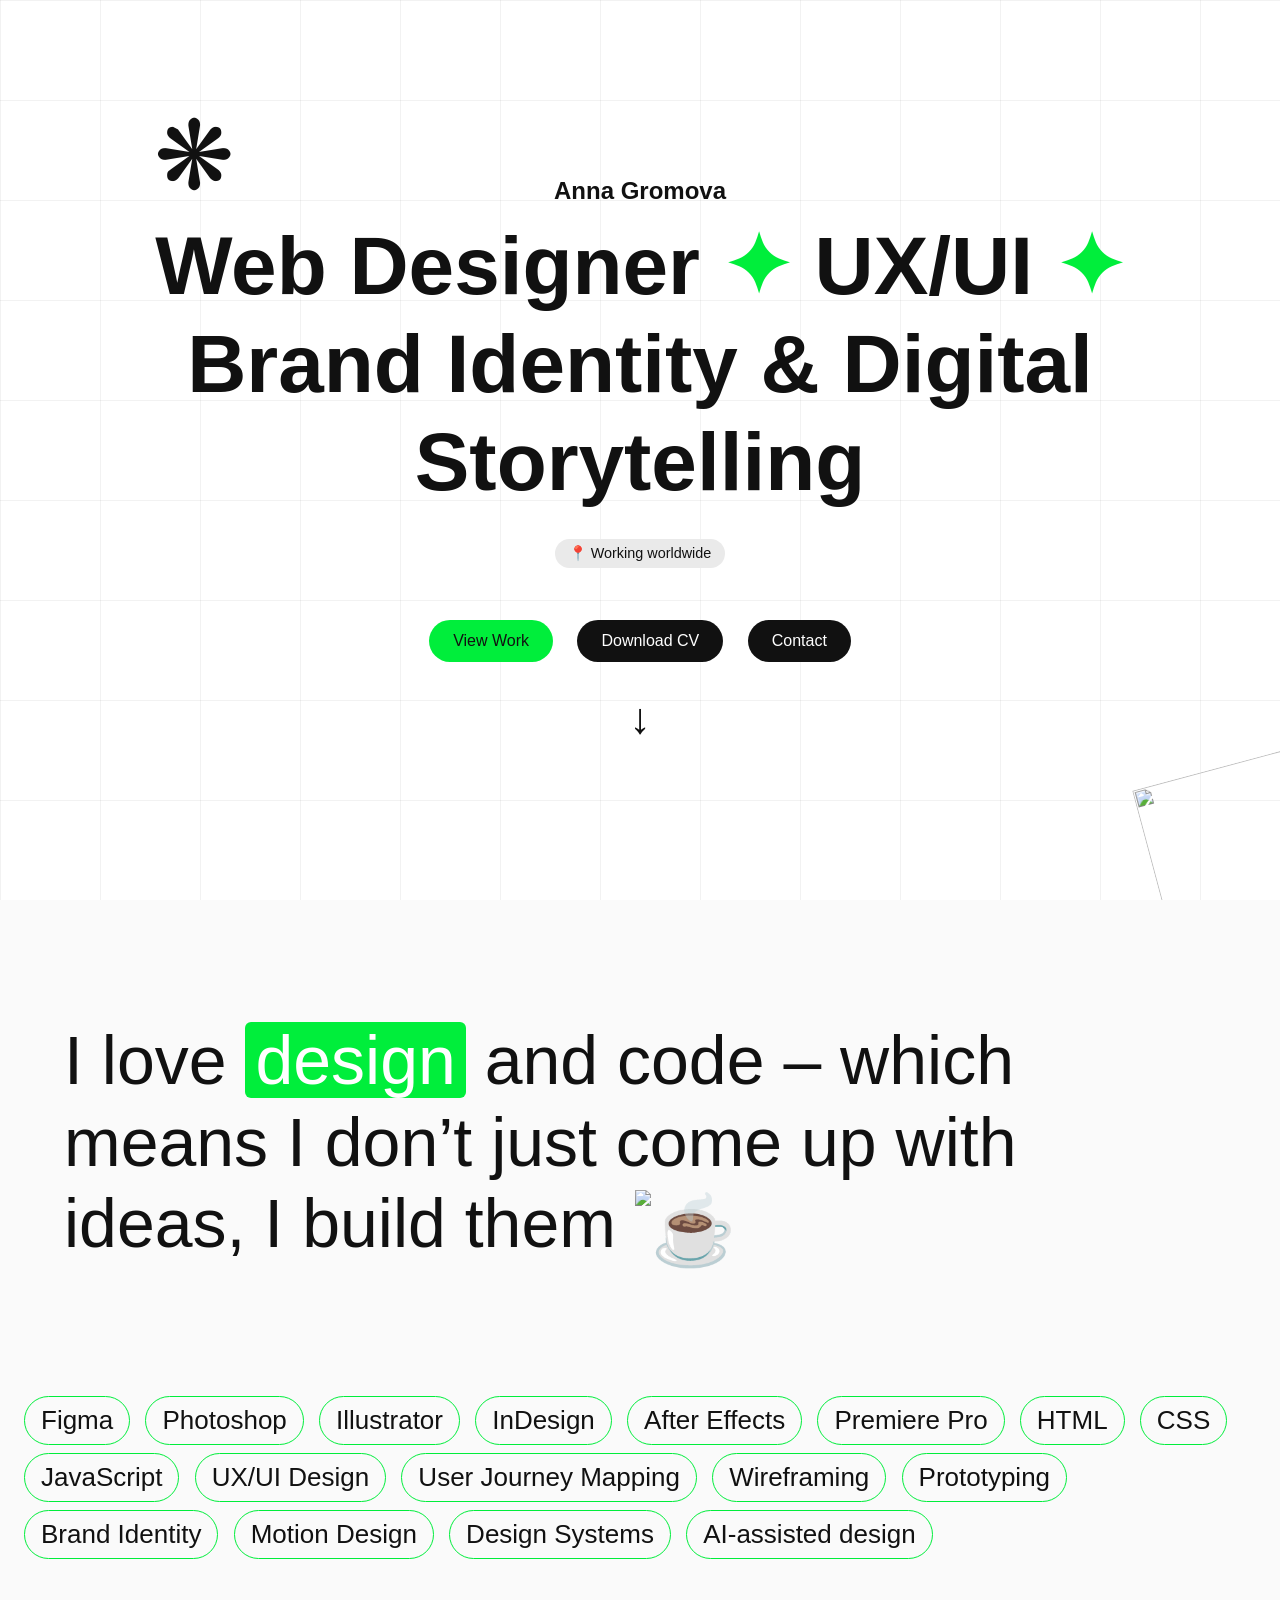
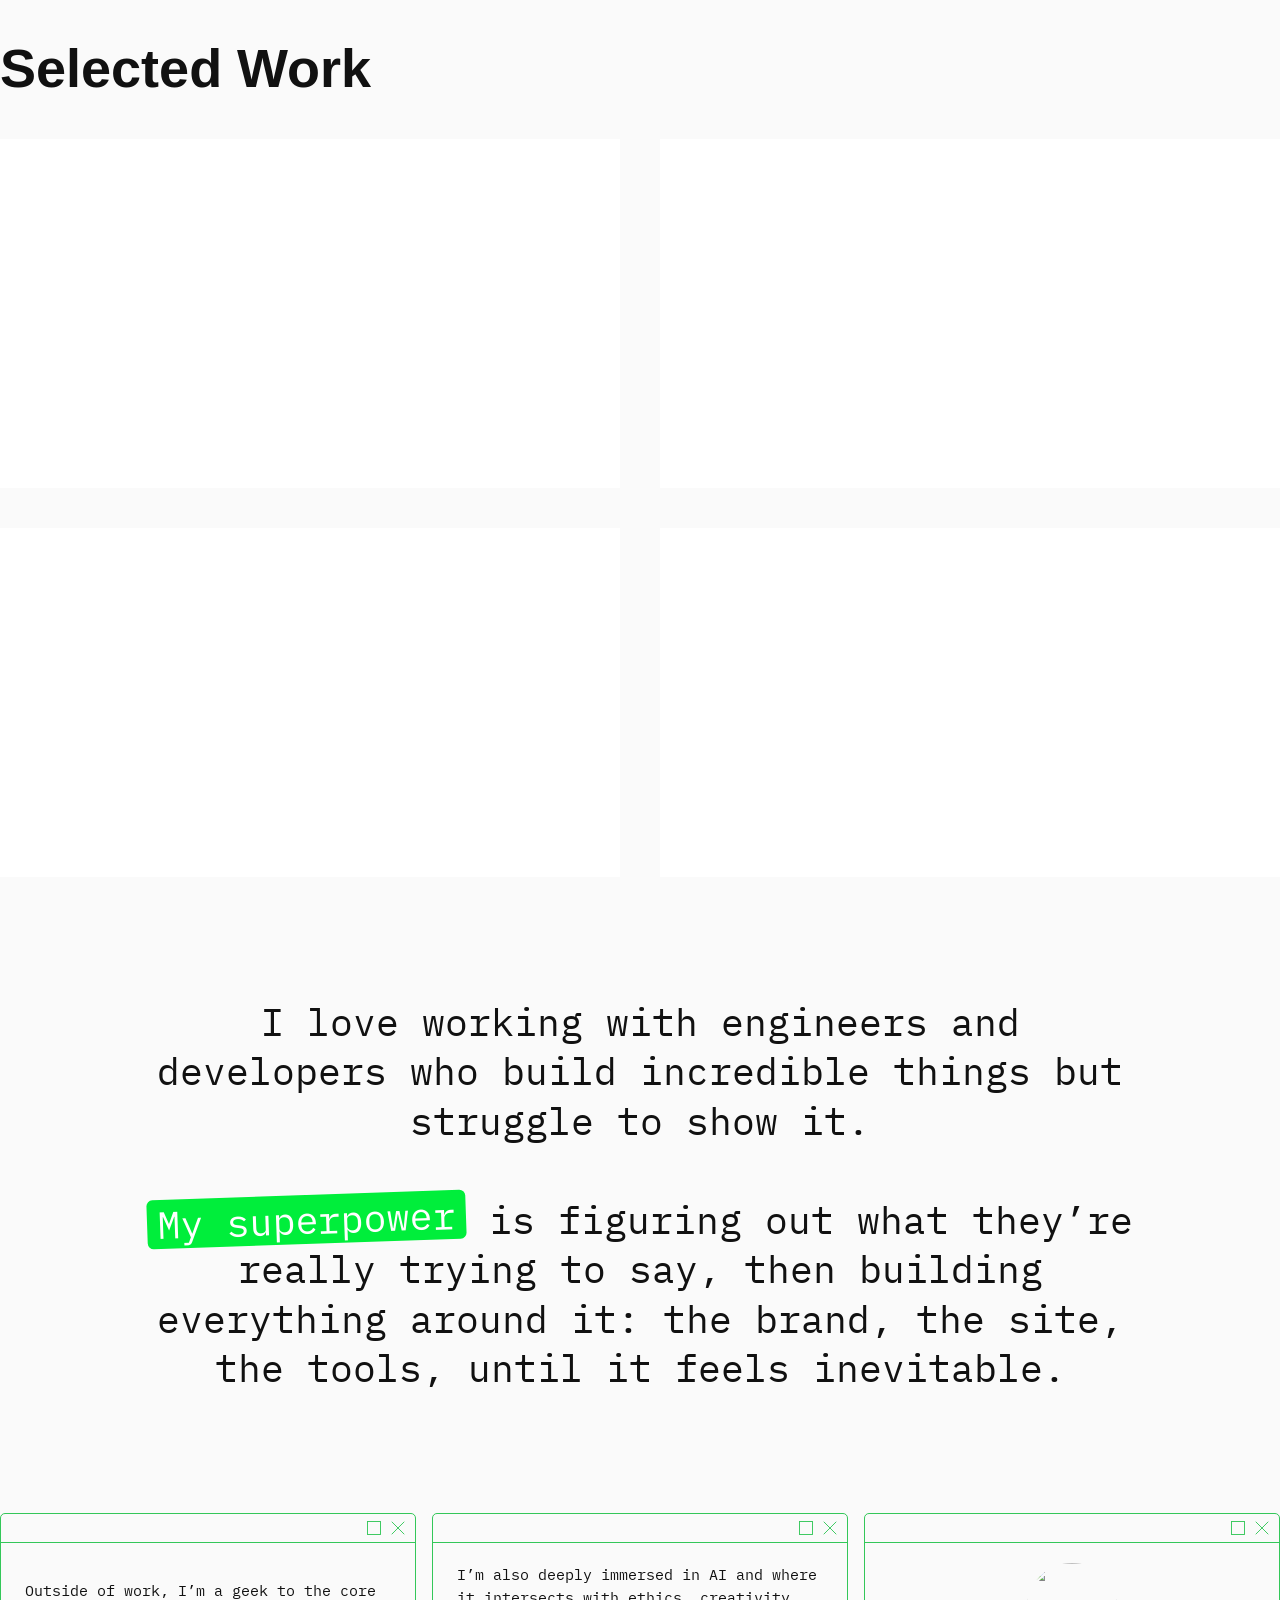
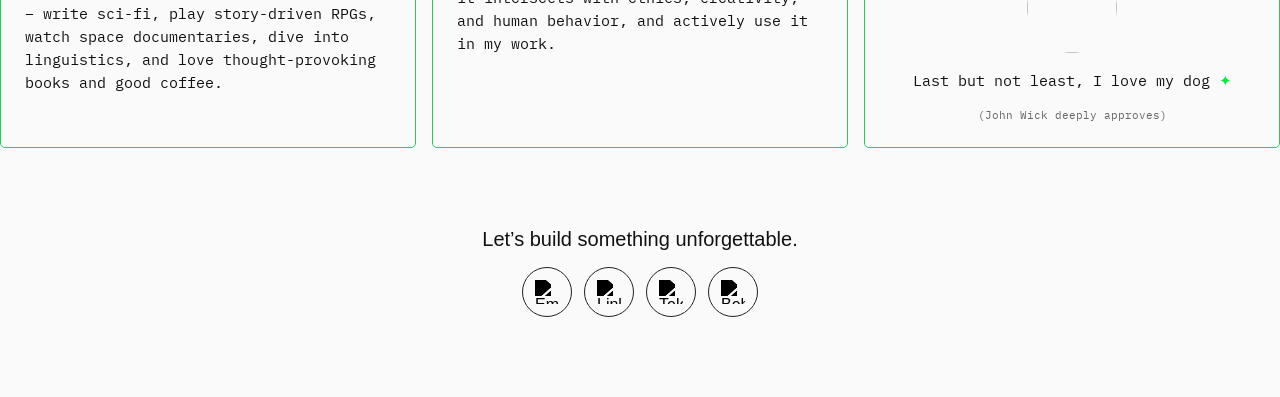
==== index.html @ 838768a6 "portfolio site" ====
<!DOCTYPE html>
<html lang="en">
<head>
  <meta charset="UTF-8">
  <meta name="viewport" content="width=device-width, initial-scale=1.0">
  <title>Anna Gromova — Web Designer</title>
  <meta name="description" content="Portfolio of Anna Gromova, Web & UX/UI designer showcasing selected work, skills, and contact details.">
  <link href="https://fonts.googleapis.com/css2?family=IBM+Plex+Mono&display=swap" rel="stylesheet">
  <link href="css/style.css" rel="stylesheet">
</head>
<body>
  <header class="hero" id="top">
    <h2>Anna Gromova</h2>
    <h1>Web Designer <span class="accent">✦</span> UX/UI <span class="accent">✦</span> Brand Identity & Digital Storytelling</h1>
    <div class="pills">
      <span class="pill">📍 Working worldwide</span>
    </div>
    <div class="hero-gear-wrap" id="heroGear">
      <span class="hero-gear">❋</span>
      <span class="gear-hello">Hello World!</span>
    </div>
    <div class="hero-img-wrap hero-img--top-right">
      <img src="https://res.cloudinary.com/dbqs8l5nv/image/upload/v1774857192/einstein_tgatpv.png" alt="" draggable="false">
    </div>
    <div class="hero-img-wrap hero-img--bottom-left">
      <img src="https://res.cloudinary.com/dbqs8l5nv/image/upload/v1774857191/26e002cd534da55c72807a5f6acc9d1f571c0ec330a1c6856ea35b6e09423834_bwpenw.png" alt="" draggable="false">
    </div>
    <div class="rocket-wrap" id="rocketWrap">
      <span class="rocket-hey">To infinity and beyond!</span>
      <img class="rocket-emoji" src="https://res.cloudinary.com/dbqs8l5nv/image/upload/v1774857194/rocket-ship-png-30450_om96jr.png" alt="" draggable="false">
    </div>
    <nav class="buttons" aria-label="Primary actions">
      <a href="#work" class="btn-primary">View Work</a>
      <a href="https://drive.google.com/uc?export=download&id=1NtCPgOh6-2z1tL0jp9_RgtAPOcpORIUF">Download CV</a>
      <a href="#contact">Contact</a>
    </nav>
    <a href="#intro" class="scroll-arrow" aria-label="Scroll down">&#8595;</a>
    </header>

  <main>
    <section class="intro" id="intro">
      <div class="about-headline-wrap">
        <h2 class="about-headline">I love <span class="about-headline-highlight">design</span> and code – which means I don’t just come up with ideas, I build them <img src="https://res.cloudinary.com/dbqs8l5nv/image/upload/v1774857193/hot-beverage_2615_qo4xk3.png" alt="☕" class="emoji-inline"></h2>
      </div>

      <div class="about-marquee-wrap">
        <div class="about-marquee">
          <span class="skill-tag">Figma</span>
          <span class="skill-tag">Photoshop</span>
          <span class="skill-tag">Illustrator</span>
          <span class="skill-tag">InDesign</span>
          <span class="skill-tag">After Effects</span>
          <span class="skill-tag">Premiere Pro</span>
          <span class="skill-tag">HTML</span>
          <span class="skill-tag">CSS</span>
          <span class="skill-tag">JavaScript</span>
          <span class="skill-tag">UX/UI Design</span>
          <span class="skill-tag">User Journey Mapping</span>
          <span class="skill-tag">Wireframing</span>
          <span class="skill-tag">Prototyping</span>
          <span class="skill-tag">Brand Identity</span>
          <span class="skill-tag">Motion Design</span>
          <span class="skill-tag">Design Systems</span>
          <span class="skill-tag">AI-assisted design</span>
        </div>
      </div>
    </section>

    <section id="work" class="work">
      <h2>Selected Work</h2>
      <div class="portfolio">
        <a href="cases/hotkey-app.html" class="card card--hotkey-app">
          <h3>HotKey App</h3>
          <p>B2B Desktop to Mobile UX/UI</p>
        </a>
        <a href="cases/hotkey-group-brand-website.html" class="card card--hotkey-group">
          <h3>HotKey Group</h3>
          <p>B2B SaaS Website Redesign</p>
        </a>
        <a href="cases/troika.html" class="card card--troika">
          <h3>Troika Logistics</h3>
          <p>Rebranding & visual system</p>
        </a>
        <a href="cases/b2b-pricing.html" class="card card--sales">
          <h3>Sales Presentation Tool for B2B Pricing</h3>
          <p>UX case</p>
        </a>
      </div>
    </section>

    <section class="about" id="about">
      <div class="about-center-text">
        <div class="about-ct-row">
          <img src="https://res.cloudinary.com/dbqs8l5nv/image/upload/v1774857190/book_av9zht.svg" alt="" class="about-ct-img about-ct-img--left">
          <p class="about-p38">I love working with engineers and developers who build incredible things but struggle to show it.</p>
        </div>
        <div class="about-ct-row about-ct-row--gap">
          <img src="https://res.cloudinary.com/dbqs8l5nv/image/upload/v1774857194/rocket_ysdsrd.svg" alt="" class="about-ct-img about-ct-img--right">
          <p class="about-p38"><span class="about-highlight-rotated">My superpower</span> is figuring out what they’re really trying to say, then building everything around it: the brand, the site, the tools, until it feels inevitable.</p>
        </div>
      </div>

      <div class="about-cards">
        <div class="about-card">
          <div class="about-card-header">
            <div class="about-card-controls">
              <svg width="14" height="14" viewBox="0 0 14 14" fill="none"><rect x="0.5" y="0.5" width="13" height="13" stroke="#34C759" stroke-width="0.93"/></svg>
              <svg width="14" height="14" viewBox="0 0 14 14" fill="none"><path d="M1 1L13 13M13 1L1 13" stroke="#34C759" stroke-width="0.93" stroke-linecap="round"/></svg>
            </div>
          </div>
          <div class="about-card-body">
            <img src="https://res.cloudinary.com/dbqs8l5nv/image/upload/v1774857192/ghost_vmzjza.svg" alt="" class="about-wide-ghost">
            <p>Outside of work, I’m a geek to the core – write sci-fi, play story-driven RPGs, watch space documentaries, dive into linguistics, and love thought-provoking books and good coffee.</p>
          </div>
        </div>

        <div class="about-card">
          <div class="about-card-header">
            <div class="about-card-controls">
              <svg width="14" height="14" viewBox="0 0 14 14" fill="none"><rect x="0.5" y="0.5" width="13" height="13" stroke="#34C759" stroke-width="0.93"/></svg>
              <svg width="14" height="14" viewBox="0 0 14 14" fill="none"><path d="M1 1L13 13M13 1L1 13" stroke="#34C759" stroke-width="0.93" stroke-linecap="round"/></svg>
            </div>
          </div>
          <div class="about-card-body">
            <p>I’m also deeply immersed in AI and where it intersects with ethics, creativity, and human behavior, and actively use it in my work.</p>
          </div>
        </div>

        <div class="about-card">
          <div class="about-card-header">
            <div class="about-card-controls">
              <svg width="14" height="14" viewBox="0 0 14 14" fill="none"><rect x="0.5" y="0.5" width="13" height="13" stroke="#34C759" stroke-width="0.93"/></svg>
              <svg width="14" height="14" viewBox="0 0 14 14" fill="none"><path d="M1 1L13 13M13 1L1 13" stroke="#34C759" stroke-width="0.93" stroke-linecap="round"/></svg>
            </div>
          </div>
          <div class="about-card-body about-card-body--dog">
            <div class="about-dog-inner">
              <img src="https://res.cloudinary.com/dbqs8l5nv/image/upload/v1774857193/myself_frxdiw.png" alt="" class="about-dog-img">
              <p>Last but not least, I love my dog <span class="accent">✦</span></p>
            </div>
            <span class="about-dog-caption">(John Wick deeply approves)</span>
          </div>
        </div>

      </div>
    </section>
  </main>

  <footer id="contact">
    <p class="footer-tagline">Let’s build something unforgettable.</p>
    <nav class="contact-links" aria-label="Contact options">
      <a href="mailto:boonyamo@gmail.com" class="contact-link" aria-label="Email">
        <img src="https://res.cloudinary.com/dbqs8l5nv/image/upload/v1774857190/tabler_mail-filled_cssuvk.svg" alt="Email" width="24" height="24">
      </a>
      <a href="https://www.linkedin.com/in/hanna-gromova/" class="contact-link" aria-label="LinkedIn" target="_blank">
        <img src="https://res.cloudinary.com/dbqs8l5nv/image/upload/v1774857194/tabler_brand-linkedin-filled_joglui.svg" alt="LinkedIn" width="24" height="24">
      </a>
      <a href="https://t.me/AnnyBo0" class="contact-link" aria-label="Telegram" target="_blank">
        <img src="https://res.cloudinary.com/dbqs8l5nv/image/upload/v1774857190/tabler_brand-telegram_u4hydd.svg" alt="Telegram" width="24" height="24">
      </a>
      <a href="https://www.behance.net/anna-gromova" class="contact-link" aria-label="Behance" target="_blank">
        <img src="https://res.cloudinary.com/dbqs8l5nv/image/upload/v1774857194/tabler_brand-behance_cigxqb.svg" alt="Behance" width="24" height="24">
      </a>
    </nav>
  </footer>

  <button class="scroll-top" id="scrollTopBtn" aria-label="Scroll to top">
    <svg viewBox="0 0 24 24" fill="none" stroke="currentColor" stroke-width="2.5" stroke-linecap="round" stroke-linejoin="round">
      <polyline points="18 15 12 9 6 15"/>
    </svg>
  </button>

  <script src="script.js"></script>
</body>
</html>
---- css/style.css ----
:root {
      --accent: #00ee3b;
    }
    body {
      font-family: 'Inter', sans-serif;
      background-color: #fafafa;
      color: #111;
      margin: 0;
      padding: 0;
    }
    .work {
      max-width: 1440px;
      margin: 0 auto;
      padding-top: 30px;
    }
    h1, h2, h3 {
      font-weight: 600;
      margin-bottom: 0.5em;
    }
    .hero {
  padding: 0;
  position: relative;
  width: 100%;
  min-height: 100vh;
  background-color: #fff;
  color: #111;
  display: flex;
  flex-direction: column;
  justify-content: center;
  align-items: center;
  text-align: center;
  overflow: hidden;
    }
    .hero::before {
  content: '';
  position: absolute;
  inset: 0;
  background-image:
    linear-gradient(rgba(0,0,0,0.05) 1px, transparent 1px),
    linear-gradient(90deg, rgba(0,0,0,0.05) 1px, transparent 1px);
  background-size: 100px 100px;
  animation: gridMove 7s linear infinite;
  z-index: 0;
  pointer-events: none;
    }
    .hero > * {
  position: relative;
  z-index: 1;
    }
    .hero-img-wrap {
  position: absolute;
  width: 240px;
  cursor: grab;
  user-select: none;
  z-index: 2;
    }
    .hero-gear-wrap {
  position: absolute;
  top: 12%;
  left: 12%;
  line-height: 1;
  cursor: pointer;
  z-index: 1;
    }
    .hero-gear {
  display: block;
  font-size: 6rem;
  color: #111;
  animation: gearSpin 6s ease-in-out infinite;
    }
    .gear-hello {
  position: absolute;
  top: 50%;
  left: 100%;
  transform: translateY(-50%);
  font-family: 'Courier New', monospace;
  font-size: 1rem;
  font-weight: 700;
  color: #111;
  white-space: nowrap;
  overflow: hidden;
  width: 0;
  border-right: 2px solid transparent;
  pointer-events: none;
    }
    .hero-gear-wrap.hello-active .gear-hello {
  border-right-color: #111;
  animation: typewriter 0.7s steps(12) forwards, cursorBlink 0.5s step-end 6;
    }
    .hero-gear-wrap.hello-erasing .gear-hello {
  width: 12ch;
  border-right-color: #111;
  animation: eraser 0.6s steps(12) forwards;
    }
    @keyframes typewriter {
  from { width: 0; }
  to   { width: 12ch; }
    }
    @keyframes eraser {
  from { width: 12ch; }
  to   { width: 0; }
    }
    @keyframes cursorBlink {
  50% { border-color: transparent; }
    }
    @keyframes gearSpin {
  0%   { transform: rotate(0deg); }
  14%  { transform: rotate(360deg); }
  100% { transform: rotate(360deg); }
    }
    .hero-img--top-right {
  top: 3%;
  right: 3%;
  animation: float1 9s ease-in-out infinite;
    }
    .hero-img--bottom-left {
  bottom: 0;
  left: 3%;
  animation: float2 11s ease-in-out infinite;
    }
    @keyframes float1 {
  0%   { transform: translate(0px, 0px); }
  20%  { transform: translate(14px, -18px); }
  45%  { transform: translate(-16px, -8px); }
  70%  { transform: translate(-20px, 16px); }
  85%  { transform: translate(10px, 20px); }
  100% { transform: translate(0px, 0px); }
    }
    @keyframes float2 {
  0%   { transform: translate(0px, 0px); }
  25%  { transform: translate(-14px, 18px); }
  50%  { transform: translate(20px, 10px); }
  75%  { transform: translate(8px, -20px); }
  100% { transform: translate(0px, 0px); }
    }
    .hero-img-wrap img {
  width: 100%;
  display: block;
    }
    .hero-img-wrap.dragging {
  cursor: grabbing;
  animation-play-state: paused;
    }
    .hero-img-wrap::before {
  content: '';
  position: absolute;
  inset: -6px;
  border: 1.5px dashed var(--accent);
  border-radius: 2px;
  opacity: 0;
  transition: opacity 0.15s;
  pointer-events: none;
    }
    .hero-img-wrap::after {
  content: '';
  position: absolute;
  inset: -10px;
  background:
    radial-gradient(circle, #fff 3px, var(--accent) 3px, var(--accent) 5px, transparent 5px) top left / 10px 10px no-repeat,
    radial-gradient(circle, #fff 3px, var(--accent) 3px, var(--accent) 5px, transparent 5px) top right / 10px 10px no-repeat,
    radial-gradient(circle, #fff 3px, var(--accent) 3px, var(--accent) 5px, transparent 5px) bottom left / 10px 10px no-repeat,
    radial-gradient(circle, #fff 3px, var(--accent) 3px, var(--accent) 5px, transparent 5px) bottom right / 10px 10px no-repeat;
  opacity: 0;
  transition: opacity 0.15s;
  pointer-events: none;
    }
    .hero-img-wrap:hover::before,
    .hero-img-wrap:hover::after,
    .hero-img-wrap.dragging::before,
    .hero-img-wrap.dragging::after {
  opacity: 1;
    }
    .rocket-wrap {
  position: absolute;
  bottom: 0;
  right: 0;
  width: 200px;
  height: 200px;
  cursor: pointer;
  z-index: 3;
  transform: translate(58%, 58%);
  transition: transform 0.4s ease;
  user-select: none;
    }
    .rocket-emoji {
  position: absolute;
  top: 0;
  left: 0;
  width: 200px;
  height: 200px;
  object-fit: contain;
  transform: rotate(-15deg) translateY(-30%);
  transform-origin: center bottom;
  animation: rocketSway 0.7s ease-in-out infinite;
    }
    @keyframes rocketSway {
  0%, 100% { transform: rotate(-15.5deg) translateY(-30%); }
  50%       { transform: rotate(-14.5deg) translateY(-30%); }
    }
    .rocket-hey {
  position: absolute;
  top: -121px;
  left: -25px;
  font-size: 1.2rem;
  font-weight: 700;
  color: #111;
  opacity: 0;
  transition: opacity 0.25s;
  pointer-events: none;
  white-space: normal;
  max-width: 120px;
  text-align: left;
    }
    .rocket-wrap:hover {
  transform: translate(50%, 50%);
    }
    .rocket-wrap.peeked .rocket-hey {
  opacity: 1;
    }
    .rocket-wrap.launched {
  transform: translate(-160vw, -160vh);
  transition: transform 1s cubic-bezier(0.4, 0, 1, 1);
  pointer-events: none;
    }
    .rocket-wrap.launched .rocket-emoji {
  animation: none;
  transform: rotate(-30deg) translateY(-30%);
    }
    .rocket-wrap.launched .rocket-hey {
  opacity: 0;
    }
    @media (max-width: 768px) {
      .hero-img-wrap { width: 136px; }
      .hero-gear-wrap { top: 2%; left: 2%; }
      .hero-gear { font-size: 2.5rem; }
      .hero-img--top-right { top: 2%; right: 2%; animation: none; }
      .hero-img--bottom-left { bottom: 0; left: 2%; animation: none; }
      .rocket-wrap { width: 140px; height: 140px; }
      .rocket-emoji { width: 140px; height: 140px; }
    }
    @media (max-width: 480px) {
      .hero-img-wrap { width: 120px; }
      .hero-gear-wrap { top: 5%; left: 7%; }
      .hero-gear { font-size: 2rem; }
      .hero-img--top-right { top: 1%; right: 1%; }
      .hero-img--bottom-left { bottom: 0; left: 1%; }
    }
    @keyframes gridMove {
  0%   { background-position: 0 0; }
  20%  { background-position: 40px 70px; }
  40%  { background-position: 75px 25px; }
  60%  { background-position: 105px 120px; }
  80%  { background-position: 135px 65px; }
  100% { background-position: 150px 150px; }
    }
    .accent {
  color: var(--accent);
    }
    .hero h1 {
      font-size: clamp(2.4rem, 6.4vw, 6.4rem);
      margin: 0 0 1.5rem;
      line-height: 1.2;
      max-width: min(1200px, 90%);
    }
    .hero .pills {
      margin-bottom: 1.5rem;
    }

    .pill {
      display: inline-block;
      background: #eaeaea;
      color: #111;
      border-radius: 50px;
      padding: 6px 14px;
      margin: 4px;
      font-size: 0.9rem;
    }
    .buttons {
      margin-top: 1.5rem;
    }
    .scroll-arrow {
  display: block;
  margin-top: 2rem;
  font-size: 2.7rem;
  color: #111;
  text-decoration: none;
  animation: arrowBounce 1.4s ease-in-out infinite;
    }
    @keyframes arrowBounce {
  0%, 100% { transform: translateY(0); }
  50%       { transform: translateY(10px); }
    }

    .buttons a {
      display: inline-block;
      margin: 0 10px;
      padding: 12px 24px;
      border-radius: 50px;
      text-decoration: none;
      font-weight: 500;
      background: #111;
      color: #fff;
      transition: 0.3s;
    }
    .buttons a:hover {
      background: var(--accent);
      opacity: 1;
    }
    .buttons a.btn-primary,
    .btn-primary {
      display: inline-block;
      padding: 12px 24px;
      border-radius: 50px;
      text-decoration: none;
      font-weight: 500;
      background: var(--accent);
      color: #111;
      transition: 0.3s;
    }
    .buttons a.btn-primary:hover,
    .btn-primary:hover {
      background: #111;
      color: #fff;
    }
    /* ===== ABOUT SECTION ===== */
    :root {
      --about-gap: clamp(80px, 13vw, 120px);
}
    .about {
      max-width: 100%;
      margin: 0;
      padding: 0;
      overflow-x: clip;
    }
    .about-headline-wrap {
      padding-top: var(--about-gap);
      padding-left: clamp(24px, 5vw, 80px);
      padding-right: clamp(24px, 5vw, 80px);
      text-align: center;
    }
    .about-headline {
      font-size: clamp(40px, 6vw, 68px);
      font-weight: 400;
      line-height: 1.2;
      margin: 0 auto;
      max-width: 1440px;
      text-align: left;
    }
    .emoji-inline {
      height: 0.85em;
      width: auto;
      vertical-align: -0.1em;
      display: inline;
    }
.about-headline-highlight {
      background: var(--accent);
      color: #fff;
      padding: 0 10px;
      border-radius: 6px;
    }
    .about-marquee-wrap {
      margin-top: var(--about-gap);
      padding-left: 20px;
      padding-right: 20px;
    }
    .about-marquee {
      font-size: 26px;
    }
    @media (min-width: 2000px) {
      .about-marquee {
        text-align: center;
      }
    }
    .skill-tag {
      display: inline-block;
      border: 1px solid var(--accent);
      padding: 8px 16px;
      border-radius: 50px;
      margin: 4px;
    }
    .about-center-text {
      max-width: 1000px;
      margin: var(--about-gap) auto 0;
      padding: 0 clamp(24px, 5vw, 80px);
      text-align: center;
    }
    .about-ct-row {
      position: relative;
    }
    .about-ct-row--gap {
      margin-top: 50px;
    }
    .about-p38 {
      font-size: 38px;
      line-height: 1.3;
      margin: 0;
      font-weight: 400;
      font-family: 'IBM Plex Mono', monospace;
    }
    .about-p38--gap {
      margin-top: 0;
    }
    .about-highlight-rotated {
      background: var(--accent);
      color: #fff;
      padding: 0 10px;
      border-radius: 6px;
      display: inline-block;
      transform: rotate(-2deg);
    }
    @keyframes spinOnce {
      0%   { transform: rotate(0deg); }
      100% { transform: rotate(360deg); }
    }
    @keyframes spinOnceCenter {
      0%   { transform: translateY(-50%) rotate(0deg); }
      100% { transform: translateY(-50%) rotate(360deg); }
    }
    .about-spin {
      animation: spinOnce 0.5s cubic-bezier(0.4, 0, 0.2, 1) !important;
    }
    @keyframes floatAboutLeft {
      0%   { transform: translateY(-50%) translate(0px, 0px); }
      20%  { transform: translateY(-50%) translate(5px, -8px); }
      45%  { transform: translateY(-50%) translate(-6px, -4px); }
      70%  { transform: translateY(-50%) translate(-7px, 7px); }
      85%  { transform: translateY(-50%) translate(4px, 9px); }
      100% { transform: translateY(-50%) translate(0px, 0px); }
    }
    @keyframes floatAboutRight {
      0%   { transform: translateY(-50%) translate(0px, 0px); }
      25%  { transform: translateY(-50%) translate(-5px, 9px); }
      50%  { transform: translateY(-50%) translate(7px, 4px); }
      75%  { transform: translateY(-50%) translate(4px, -7px); }
      100% { transform: translateY(-50%) translate(0px, 0px); }
    }
    .about-ct-img {
      position: absolute;
      width: 58px;
      height: auto;
      top: 50%;
    }
    .about-ct-img--left {
      left: -100px;
      animation: floatAboutLeft 9s ease-in-out infinite;
    }
    .about-ct-img--right {
      right: -100px;
      animation: floatAboutRight 11s ease-in-out infinite;
    }
    .about-cards {
      margin-top: var(--about-gap);
      max-width: 1440px;
      margin-left: auto;
      margin-right: auto;
      display: grid;
      grid-template-columns: repeat(3, 1fr);
      gap: 16px;
    }
    .about-card {
      border: 0.56px solid #34C759;
      border-radius: 5px;
      display: flex;
      flex-direction: column;
    }
    .about-card-header {
      height: 28px;
      border-bottom: 0.56px solid #34C759;
      display: flex;
      align-items: center;
      justify-content: flex-end;
      padding: 0 10px;
      flex-shrink: 0;
    }
    .about-card-controls {
      display: flex;
      align-items: center;
      gap: 10px;
    }
    .about-card-body {
      padding: 20px 24px 24px;
      flex: 1;
      font-family: 'IBM Plex Mono', monospace;
      font-size: clamp(14px, 1.2vw, 17px);
      line-height: 1.5;
    }
    .about-card-body p {
      margin: 0;
    }
    .about-wide-ghost {
      display: block;
      width: 40px;
      height: auto;
      margin: 0 auto 16px;
    }
    .about-card-body--dog {
      display: flex;
      flex-direction: column;
      justify-content: space-between;
    }
    .about-dog-inner {
      margin-bottom: 16px;
      text-align: center;
    }
    .about-dog-img {
      width: 90px;
      height: 90px;
      border-radius: 50%;
      object-fit: cover;
      object-position: top;
      display: block;
      margin: 0 auto 16px;
    }
    .about-dog-caption {
      font-size: 11px;
      color: #666;
      font-family: 'IBM Plex Mono', monospace;
      text-align: center;
      line-height: 1.4;
    }
    @media (max-width: 768px) {
      .about-marquee { font-size: clamp(18px, 3.5vw, 26px); }
      .about-p38 { font-size: clamp(22px, 4.5vw, 38px); }
      .about-ct-img { display: none; }
      .about-headline-wrap,
      .about-center-text,
      .about-cards { padding-left: 24px; padding-right: 24px; }
      .about-cards { grid-template-columns: 1fr; padding-bottom: 0; }
      footer { padding-top: 50px; }
      .about-card-body { font-size: 16px; }
    }
    .portfolio {
      display: grid;
      grid-template-columns: repeat(auto-fit, minmax(600px, 1fr));
      gap: 40px;
      margin-top: 40px;
    }
    .work h2 {
      font-size: 54px;
    }
    .work .card h3 {
      font-size: 36px;
      line-height: 1.3;
      color: #fff;
      margin: 0 0 8px;
    }
    .work .card p {
      font-size: 16px;
      color: #fff;
      margin: 0;
    }
    .card {
      display: flex;
      flex-direction: column;
      justify-content: flex-end;
      background: #fff;
      padding: 32px;
      text-decoration: none;
      color: inherit;
      aspect-ratio: 16 / 9;
      box-sizing: border-box;
      position: relative;
      overflow: hidden;
    }
    .card::after {
      content: '';
      position: absolute;
      inset: 0;
      background: rgba(0, 0, 0, 0.4);
      opacity: 0;
      transition: opacity 0.3s;
      pointer-events: none;
    }
    .card:hover::after {
      opacity: 1;
    }
    .work .card h3,
    .work .card p {
      position: relative;
      z-index: 1;
    }
    .card--sales {
      background-image: url('https://res.cloudinary.com/dbqs8l5nv/image/upload/v1774857194/sales_presentation_tool_i6myax.png');
      background-size: cover;
      background-position: center;
    }
    .card--troika {
      background-image: url('https://res.cloudinary.com/dbqs8l5nv/image/upload/v1774857193/Troika_brand_nqc3cq.png');
      background-size: cover;
      background-position: center;
    }
    .card--hotkey-group {
      background-image: url('https://res.cloudinary.com/dbqs8l5nv/image/upload/v1774857193/hotkey_website_cover_gznqpm.png');
      background-size: cover;
      background-position: center;
    }
    .card--hotkey-app {
      background-image: url('https://res.cloudinary.com/dbqs8l5nv/image/upload/v1774857194/hotkey_app_case_cover_sm_t5ybop.png');
      background-size: cover;
      background-position: center;
    }
    footer {
      text-align: center;
      padding: 80px 24px;
    }
    .footer-tagline {
      font-size: 20px;
      font-weight: 400;
      margin: 0 0 16px;
    }
    .contact-links {
      display: flex;
      justify-content: center;
      gap: 12px;
      flex-wrap: wrap;
      margin-top: 16px;
    }
    .contact-link {
      display: inline-flex;
      align-items: center;
      justify-content: center;
      width: 48px;
      height: 48px;
      border: 1.5px solid #1D2227;
      border-radius: 50%;
      color: #1D2227;
      transition: background 0.2s, color 0.2s, border-color 0.2s;
      text-decoration: none !important;
    }
    .contact-link img {
      filter: brightness(0);
      transition: filter 0.2s;
    }
    .contact-link:hover {
      border-color: var(--accent);
      text-decoration: none !important;
    }
    .contact-link:hover img {
      filter: none;
    }

    /* Responsive styles only */
    @media (max-width: 768px) {
      .hero {
        height: 100svh;
        min-height: unset;
        box-sizing: border-box;
        padding-bottom: 180px;
      }
      .hero h1 { font-size: 2.2rem; }
      .hero p { font-size: 1rem; }
      .intro, .work { padding: 30px 0; }
      .buttons, .pills { display: flex; flex-direction: column; align-items: center; }
      .buttons a { width: 100%; max-width: 280px; text-align: center; margin: 6px 0; padding: 12px 24px; font-size: 1rem; }
      .pill { width: 100%; max-width: 280px; text-align: center; margin: 6px 0; }
      .portfolio { grid-template-columns: 1fr; gap: 24px; padding: 0 16px; }
      .work { padding-top: 0; }
      .card--hotkey-app,
      .card--hotkey-group,
      .card--troika,
      .card--sales {
        aspect-ratio: unset;
        background-size: 100% auto;
        background-position: top center;
        background-repeat: no-repeat;
        padding-top: 56vw;
        padding-left: 0;
        padding-right: 0;
        justify-content: flex-start;
      }
      .work .card--hotkey-app h3,
      .work .card--hotkey-app p,
      .work .card--hotkey-group h3,
      .work .card--hotkey-group p,
      .work .card--troika h3,
      .work .card--troika p,
      .work .card--sales h3,
      .work .card--sales p {
        color: #111;
      }
       .work h2 { padding: 0 16px; }
      .card--hotkey-app:hover::after,
      .card--hotkey-group:hover::after,
      .card--troika:hover::after,
      .card--sales:hover::after {
        opacity: 0;
      }
      .contact-links { flex-direction: row; flex-wrap: wrap; justify-content: center; gap: 12px; }
    }

    @media (max-width: 480px) {
      .hero { padding-bottom: 0; padding-top: 60px; }
      .hero h1 { font-size: 2.8rem; }
      .hero p { font-size: 0.95rem; }
      .buttons a { padding: 10px 20px; font-size: 0.9rem; }
      .pill { font-size: 0.8rem; }
      .about-marquee-wrap { margin-top: 100px; }
      .about-cards { margin-top: 100px; }
    }

/* =============================================
   SCROLL TO TOP BUTTON
   ============================================= */
.scroll-top {
  position: fixed;
  bottom: 32px;
  right: 32px;
  z-index: 100;
  width: 44px;
  height: 44px;
  border-radius: 50%;
  background: #111;
  color: #fff;
  border: none;
  cursor: pointer;
  display: flex;
  align-items: center;
  justify-content: center;
  opacity: 0;
  pointer-events: none;
  transition: opacity 0.3s, transform 0.3s;
  transform: translateY(8px);
}
.scroll-top.visible {
  opacity: 1;
  pointer-events: auto;
  transform: translateY(0);
}
.scroll-top:hover {
  background: var(--accent);
  color: #111;
}
.scroll-top svg {
  width: 20px;
  height: 20px;
}
@media (max-width: 768px) {
  .scroll-top {
    bottom: 20px;
    right: 20px;
    width: 40px;
    height: 40px;
  }
}
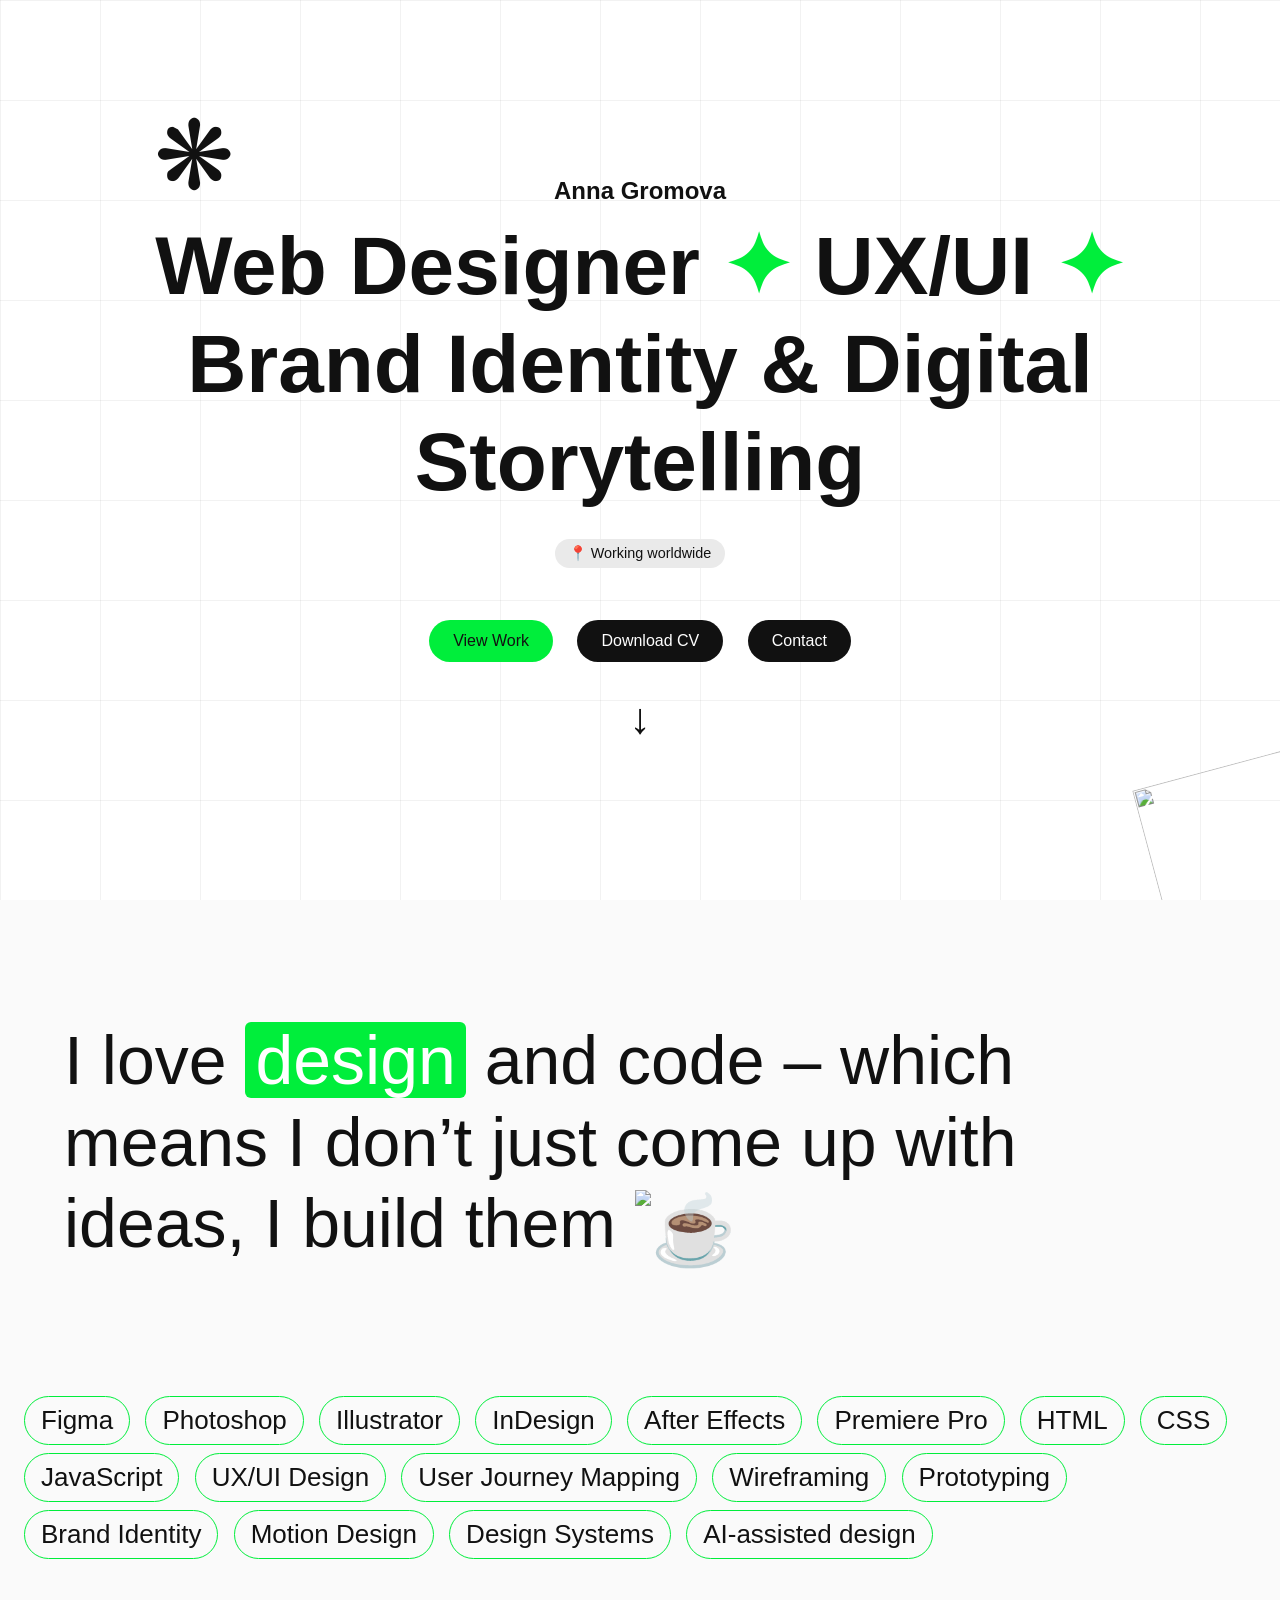
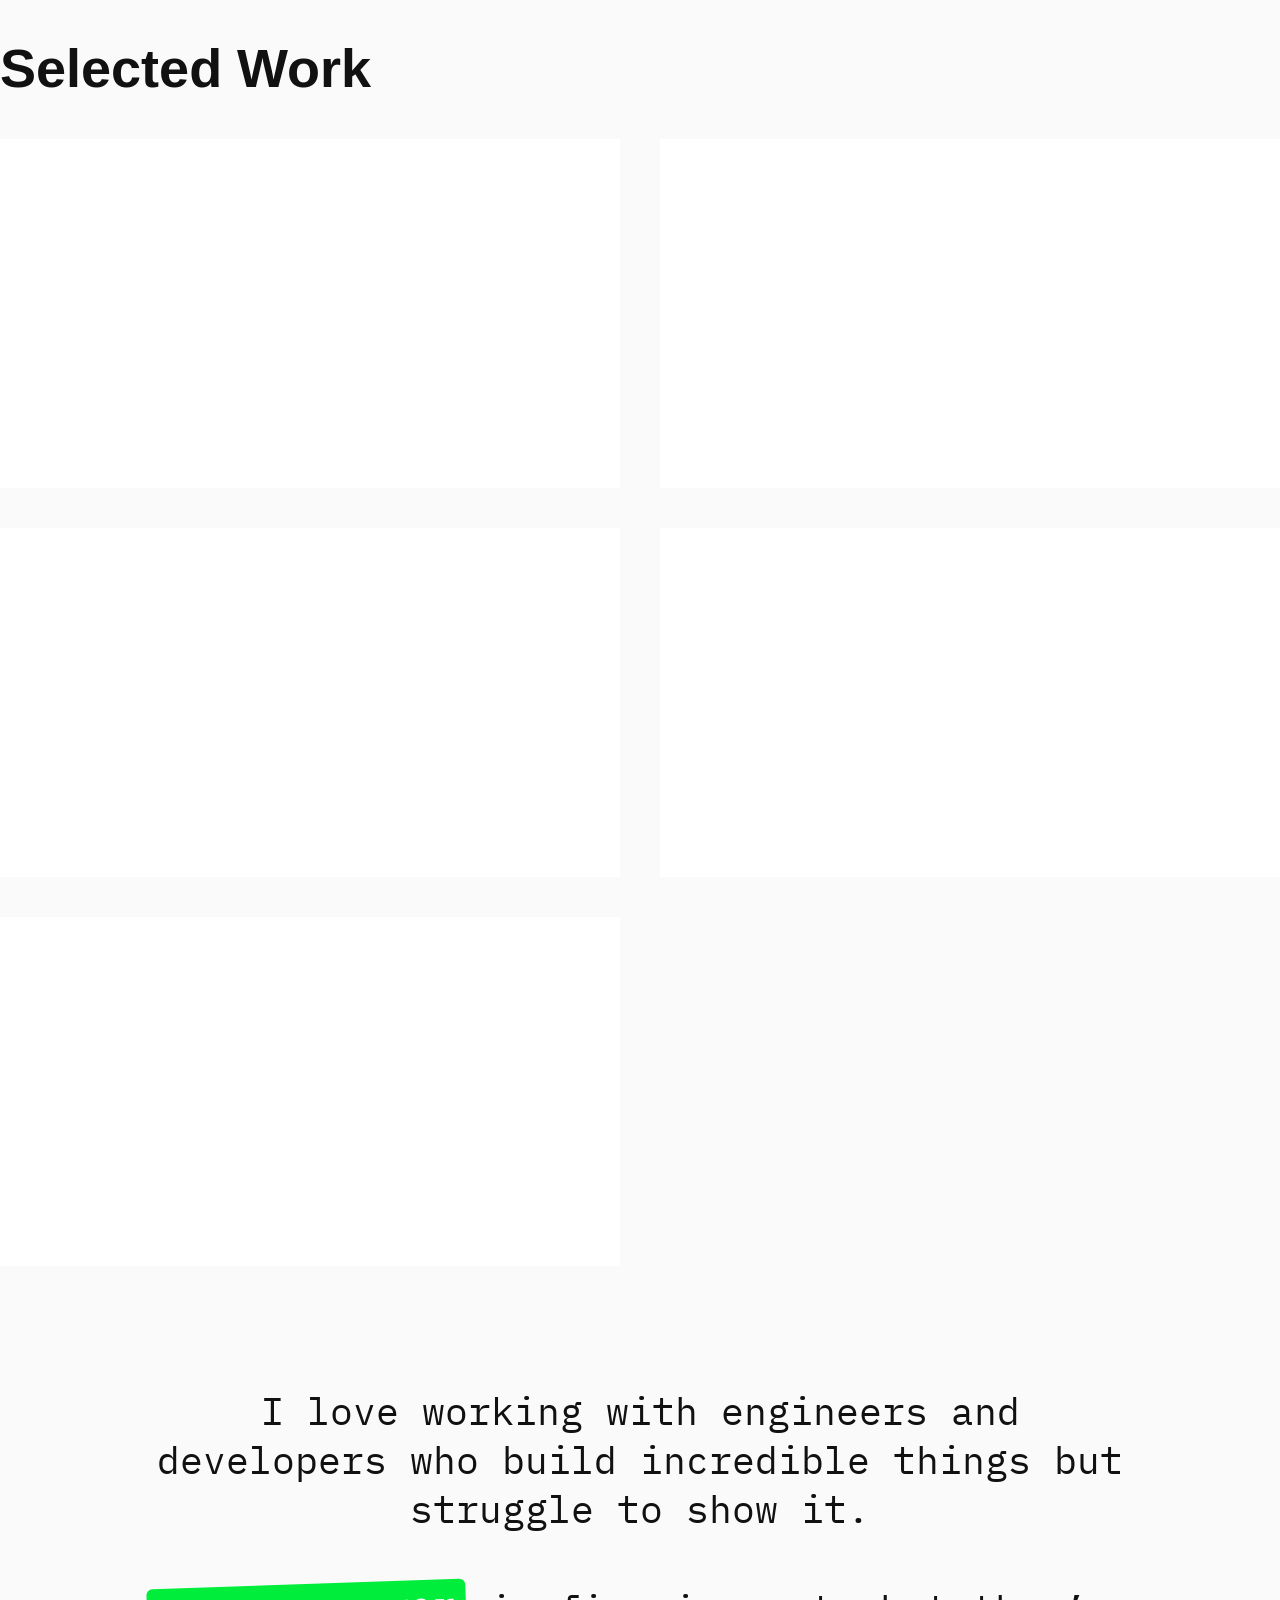
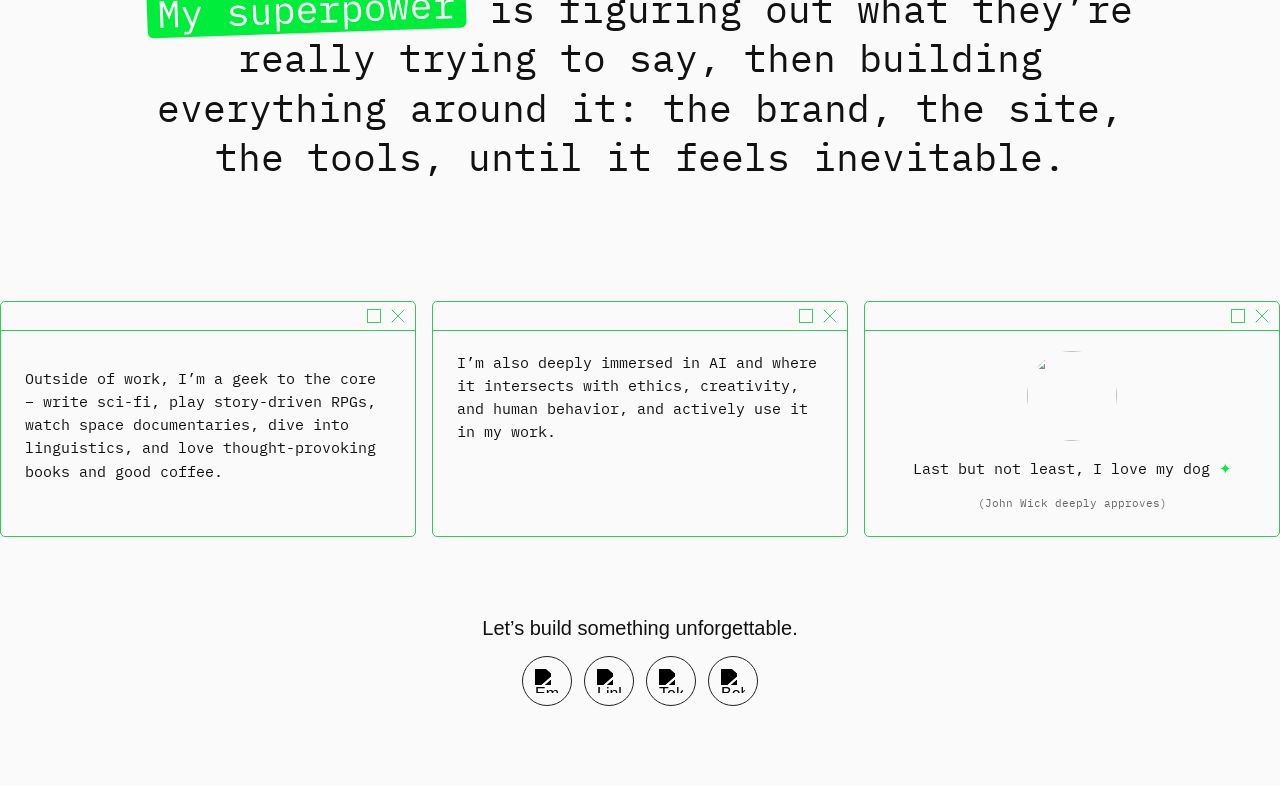
==== commit 52895d68: "add NTM-Zashchita case study New case page (cases/ntm.html) with 7 sections: overview, role, website" ====
--- a/index.html
+++ b/index.html
@@ -7,6 +7,7 @@
   <meta name="description" content="Portfolio of Anna Gromova, Web & UX/UI designer showcasing selected work, skills, and contact details.">
   <link href="https://fonts.googleapis.com/css2?family=IBM+Plex+Mono&display=swap" rel="stylesheet">
   <link href="css/style.css" rel="stylesheet">
+  <link rel="icon" type="image/x-icon" href="favicon.ico">
 </head>
 <body>
   <header class="hero" id="top">
@@ -84,6 +85,10 @@
         <a href="cases/b2b-pricing.html" class="card card--sales">
           <h3>Sales Presentation Tool for B2B Pricing</h3>
           <p>UX case</p>
+        </a>
+        <a href="cases/ntm.html" class="card card--ntm">
+          <h3>NTM-Zashchita</h3>
+          <p>Sole Designer, Full-Cycle B2B Design</p>
         </a>
       </div>
     </section>
--- a/css/style.css
+++ b/css/style.css
@@ -462,6 +462,42 @@
       border-radius: 5px;
       display: flex;
       flex-direction: column;
+      position: relative;
+      transition: transform 0.15s ease, background 0.1s ease;
+    }
+    .about-card--expanded {
+      transform: scale(4.5);
+      z-index: 10;
+      background: #fff;
+    }
+    .about-card-controls svg {
+      cursor: pointer;
+      transition: opacity 0.15s;
+    }
+    .about-card-controls svg:hover {
+      opacity: 0.6;
+    }
+    .about-card-toast {
+      position: absolute;
+      bottom: calc(100% + 10px);
+      right: 0;
+      background: #060f06;
+      border: 0.56px solid #34C759;
+      color: #34C759;
+      font-family: 'IBM Plex Mono', monospace;
+      font-size: 12px;
+      padding: 7px 12px;
+      border-radius: 4px;
+      white-space: nowrap;
+      pointer-events: none;
+      opacity: 0;
+      transform: translateY(6px);
+      transition: opacity 0.2s, transform 0.2s;
+      z-index: 10;
+    }
+    .about-card-toast.visible {
+      opacity: 1;
+      transform: translateY(0);
     }
     .about-card-header {
       height: 28px;
@@ -596,6 +632,11 @@
     }
     .card--hotkey-app {
       background-image: url('https://res.cloudinary.com/dbqs8l5nv/image/upload/v1774857194/hotkey_app_case_cover_sm_t5ybop.png');
+      background-size: cover;
+      background-position: center;
+    }
+    .card--ntm {
+      background-image: url('https://res.cloudinary.com/dbqs8l5nv/image/upload/v1777543981/ntm_website_cover_oi2u4t.png');
       background-size: cover;
       background-position: center;
     }
@@ -658,7 +699,8 @@
       .card--hotkey-app,
       .card--hotkey-group,
       .card--troika,
-      .card--sales {
+      .card--sales,
+      .card--ntm {
         aspect-ratio: unset;
         background-size: 100% auto;
         background-position: top center;
@@ -675,14 +717,17 @@
       .work .card--troika h3,
       .work .card--troika p,
       .work .card--sales h3,
-      .work .card--sales p {
+      .work .card--sales p,
+      .work .card--ntm h3,
+      .work .card--ntm p {
         color: #111;
       }
        .work h2 { padding: 0 16px; }
       .card--hotkey-app:hover::after,
       .card--hotkey-group:hover::after,
       .card--troika:hover::after,
-      .card--sales:hover::after {
+      .card--sales:hover::after,
+      .card--ntm:hover::after {
         opacity: 0;
       }
       .contact-links { flex-direction: row; flex-wrap: wrap; justify-content: center; gap: 12px; }
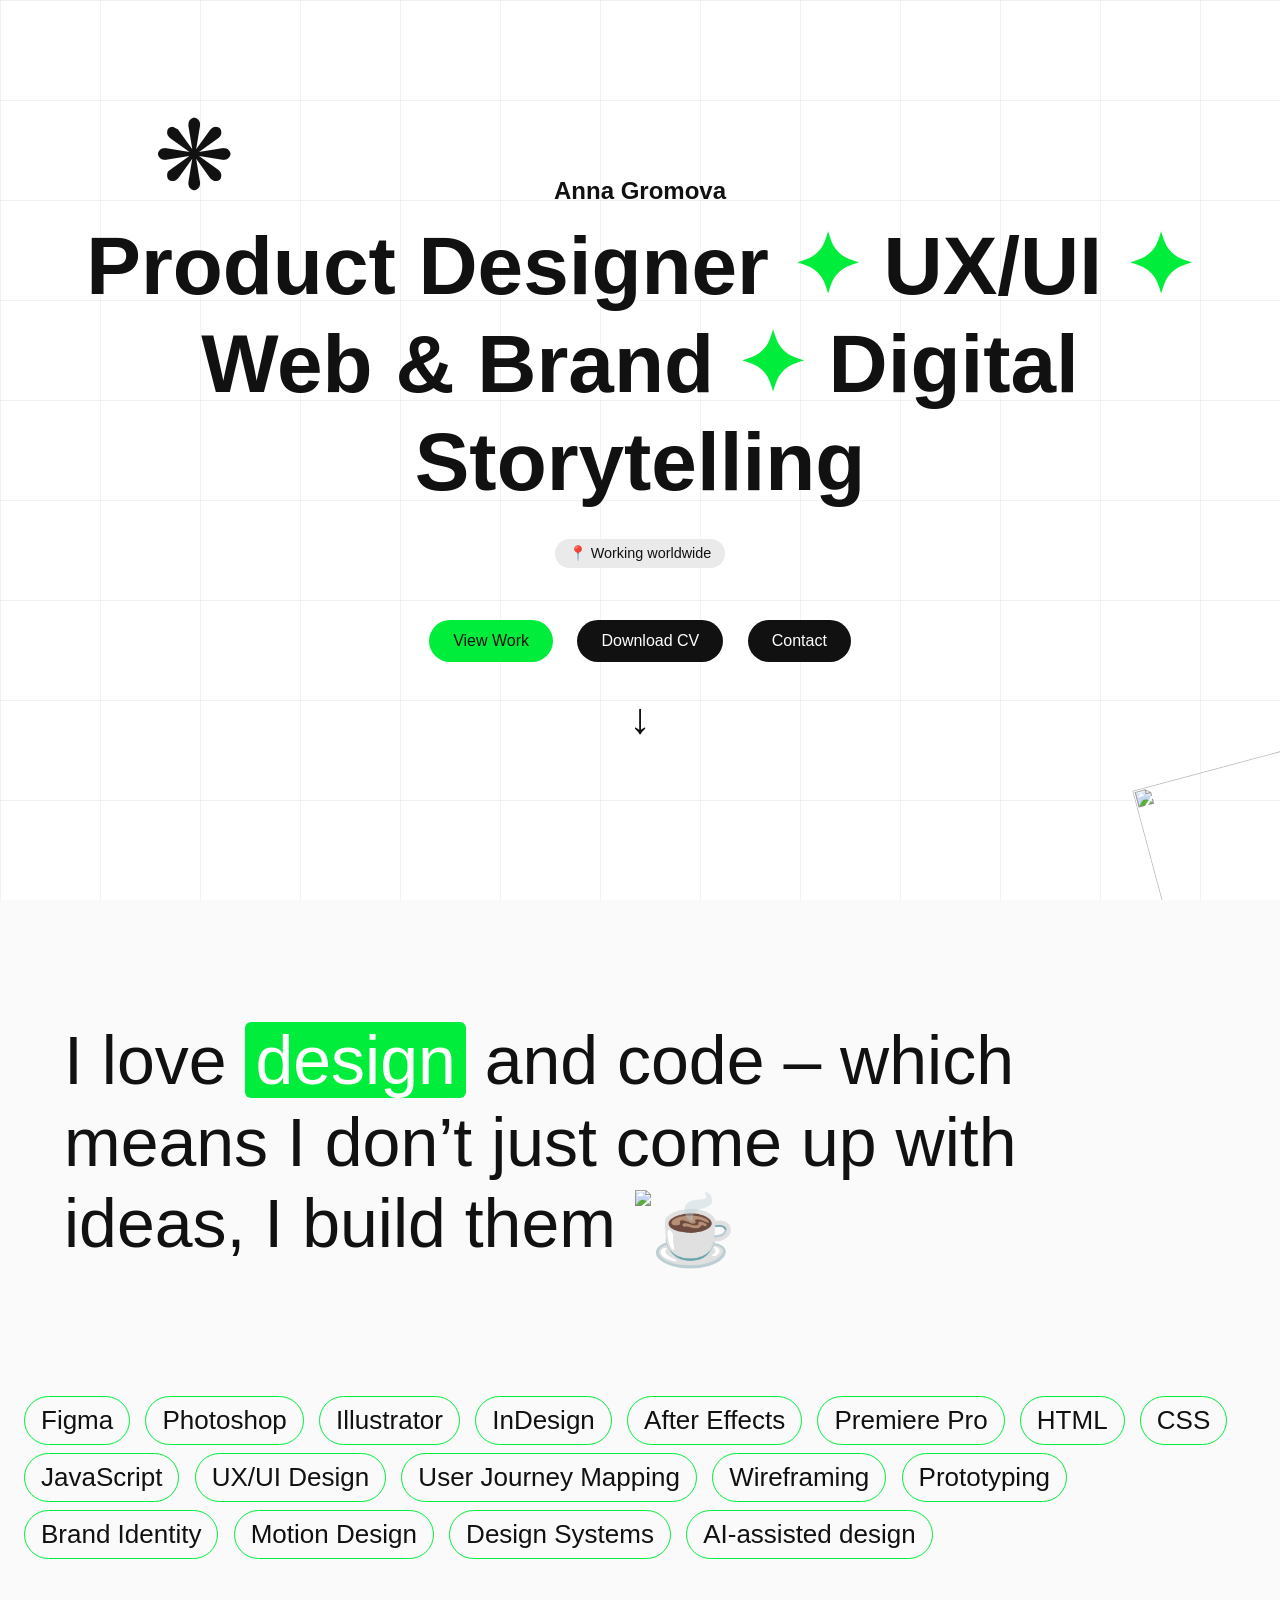
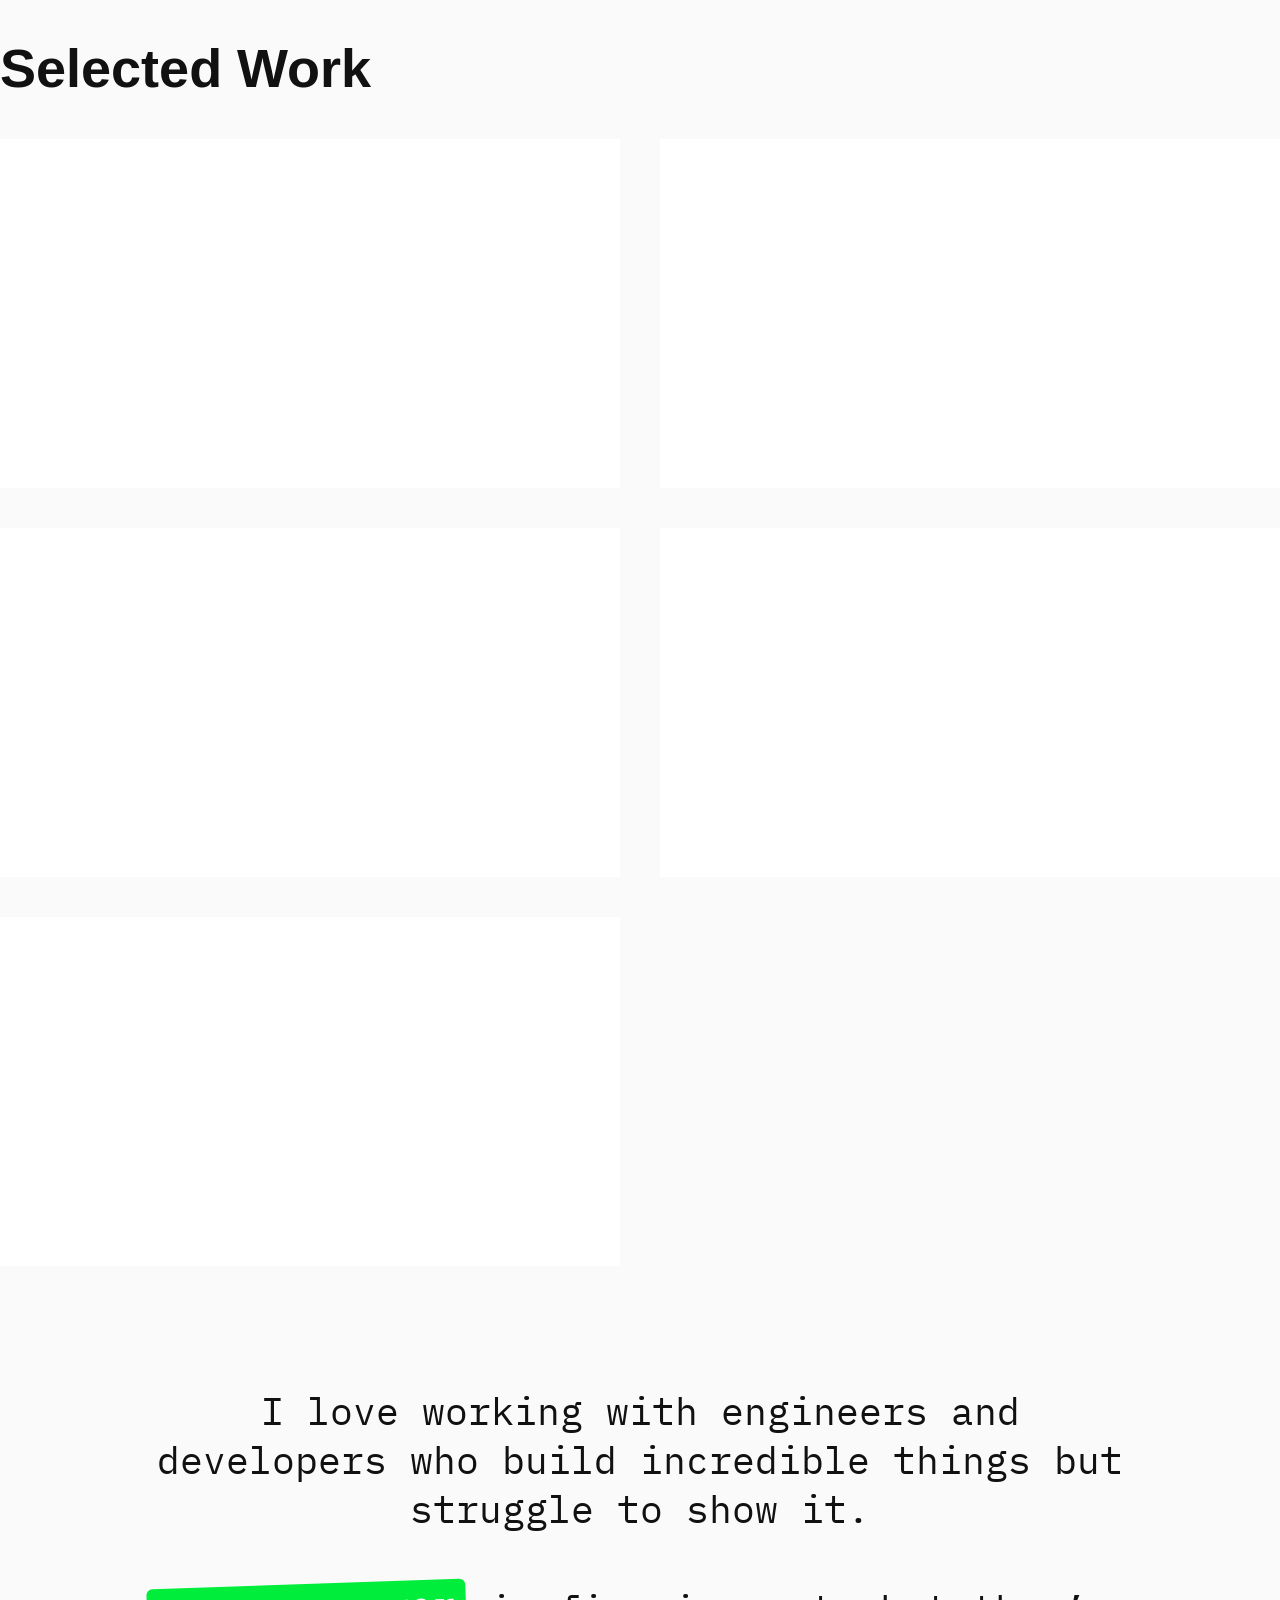
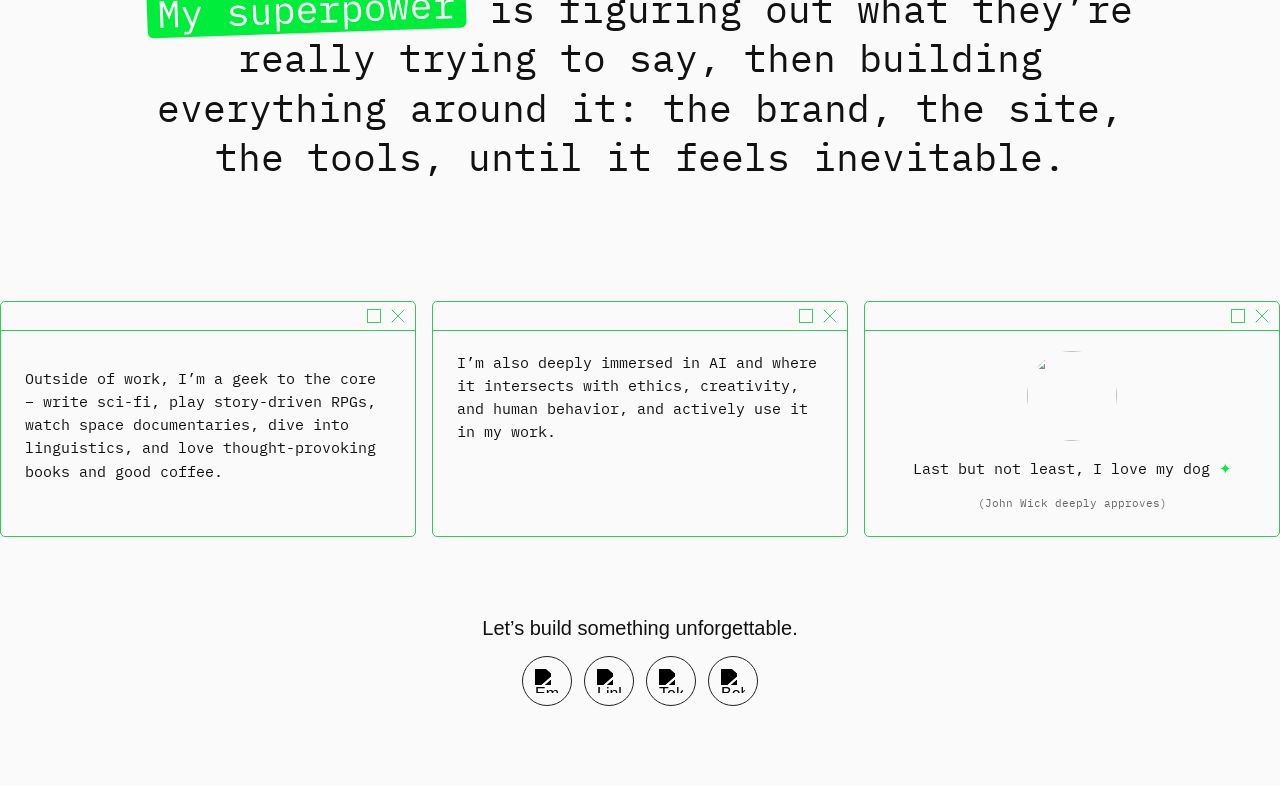
==== commit 42de8f3c: "update h1 title to Product Designer Co-Authored-By: Claude Sonnet 4.6 <noreply@anthropic.com>" ====
--- a/index.html
+++ b/index.html
@@ -12,7 +12,7 @@
 <body>
   <header class="hero" id="top">
     <h2>Anna Gromova</h2>
-    <h1>Web Designer <span class="accent">✦</span> UX/UI <span class="accent">✦</span> Brand Identity & Digital Storytelling</h1>
+    <h1>Product Designer <span class="accent">✦</span> UX/UI <span class="accent">✦</span> Web & Brand <span class="accent">✦</span> Digital Storytelling</h1>
     <div class="pills">
       <span class="pill">📍 Working worldwide</span>
     </div>
